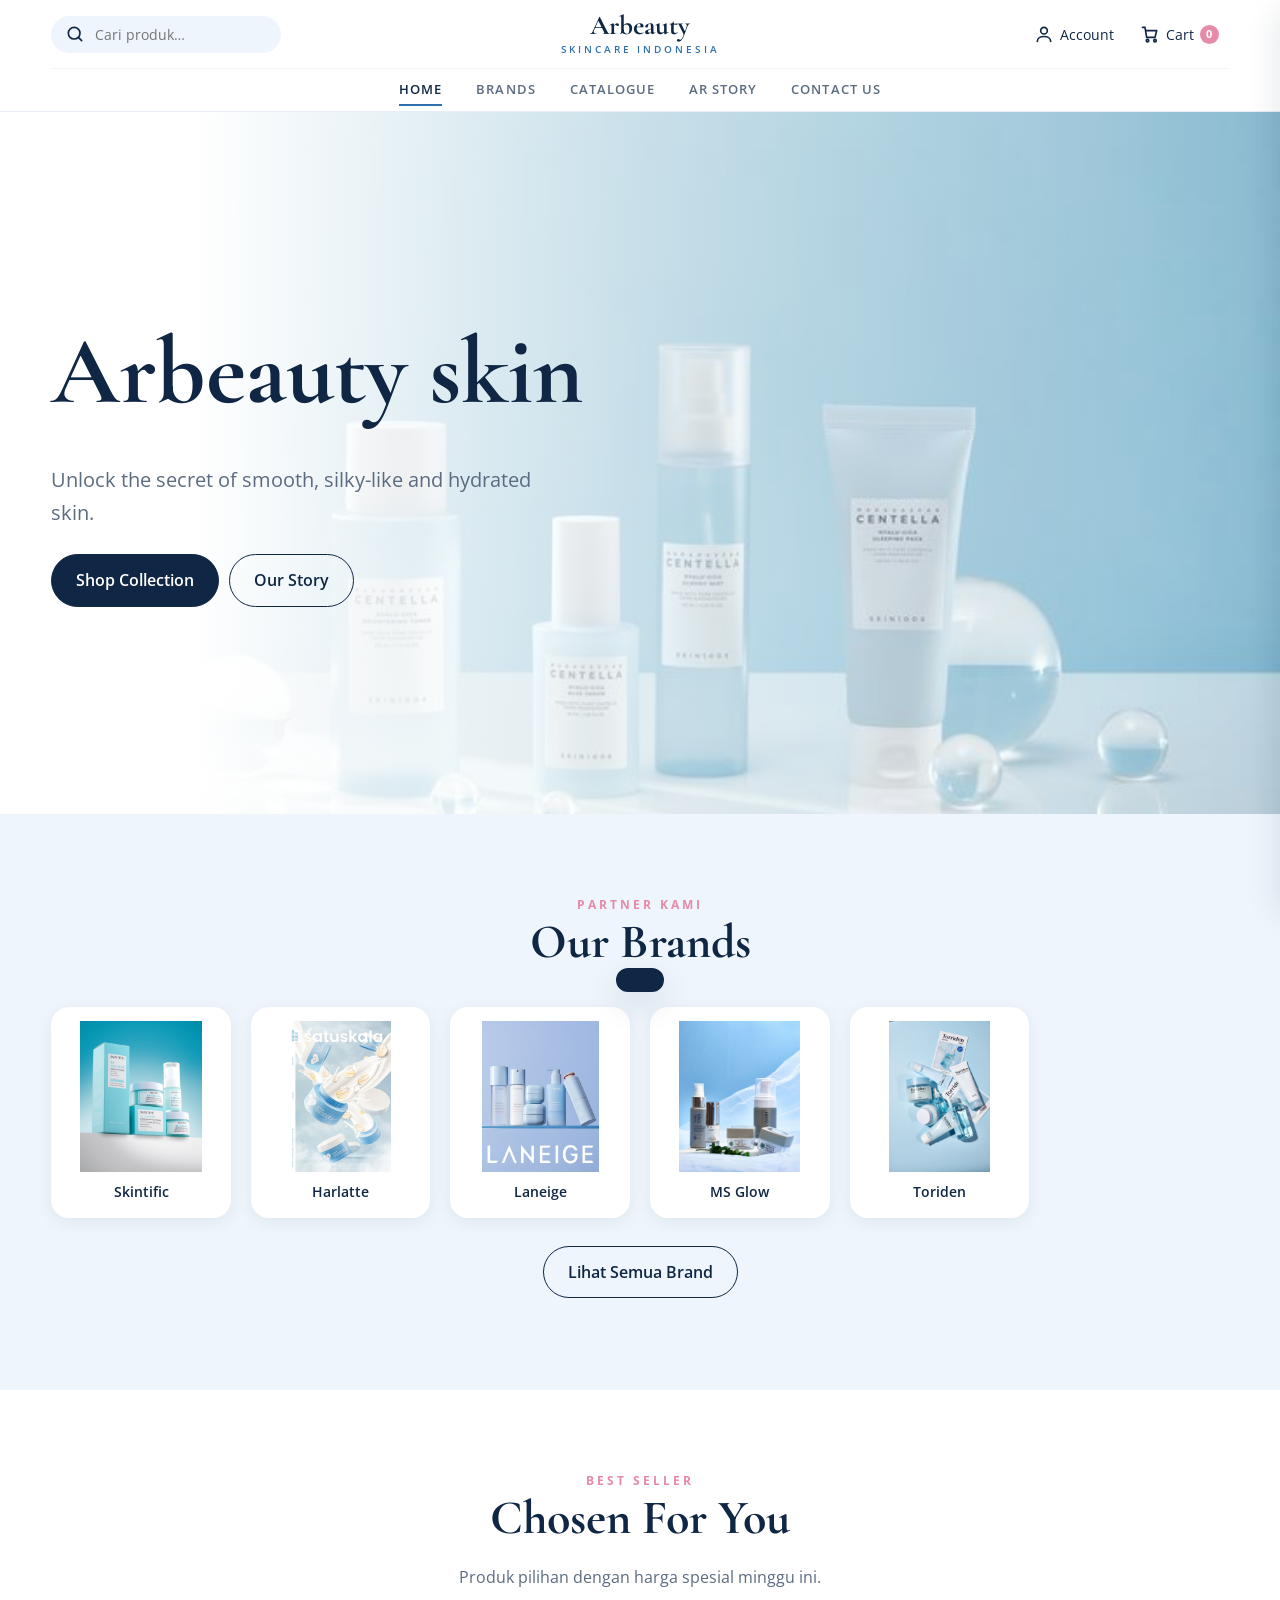
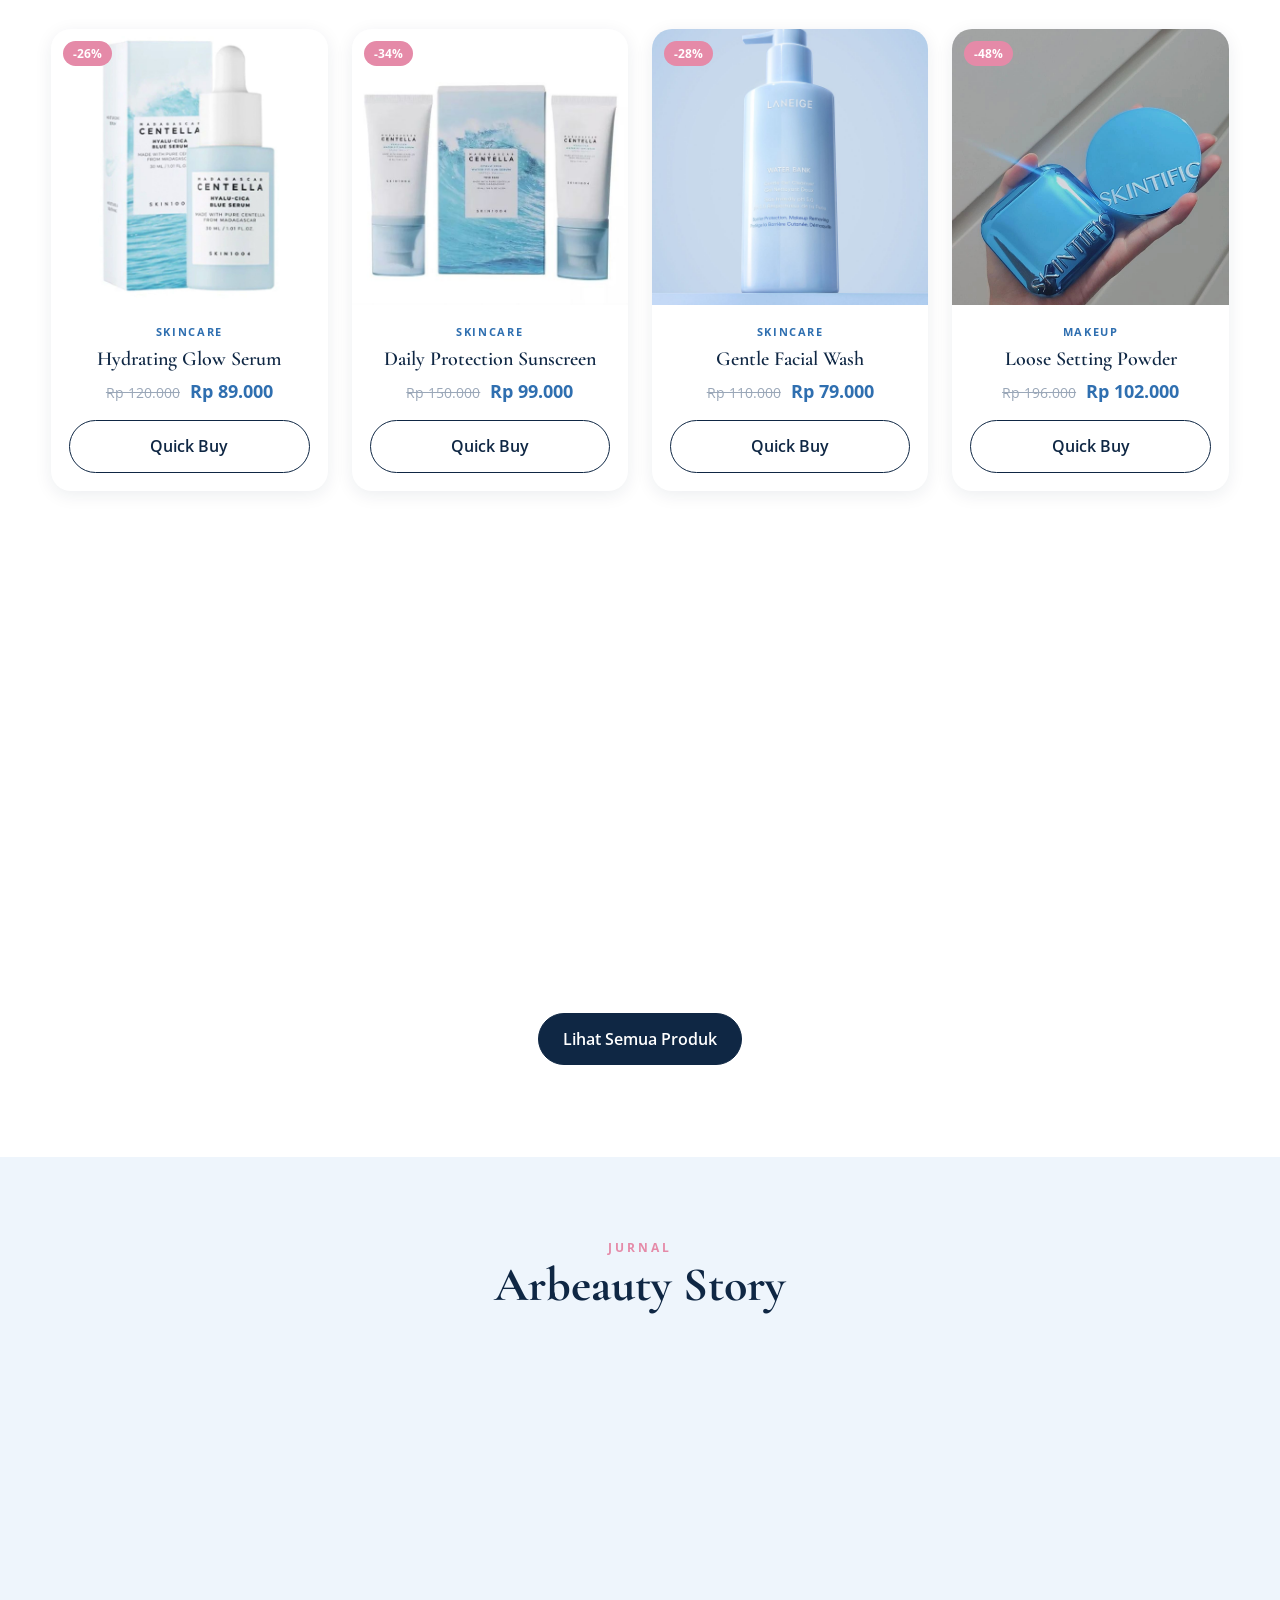
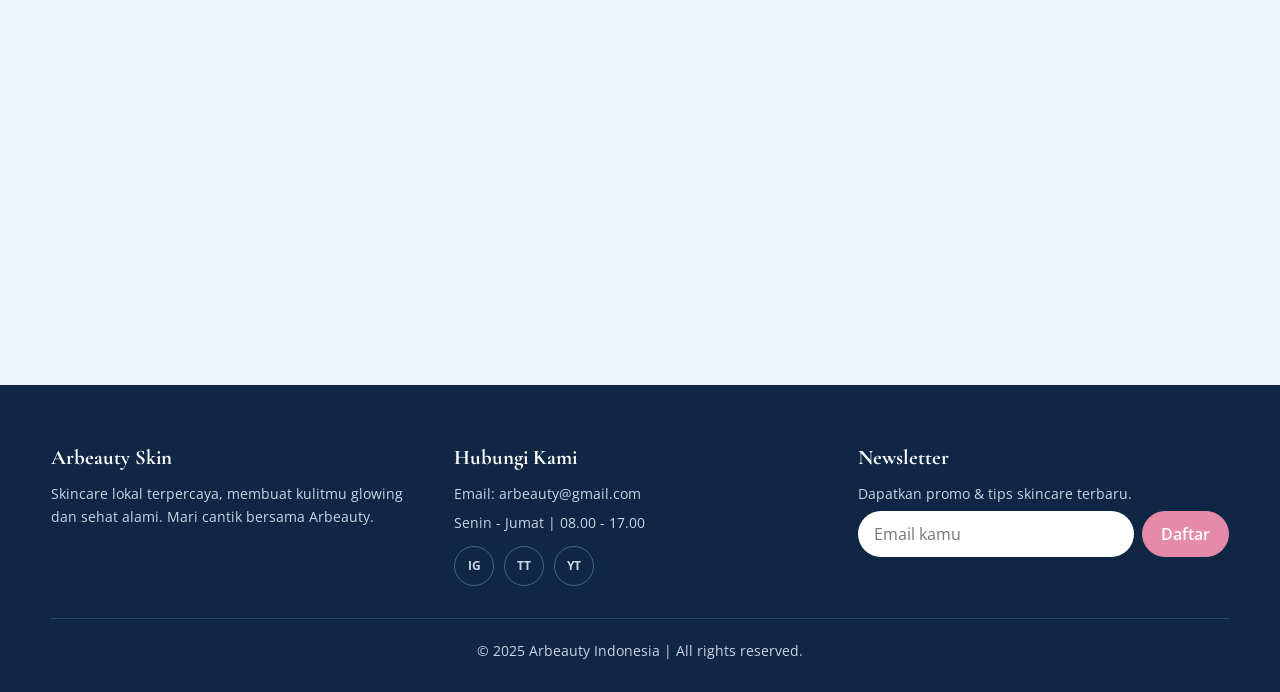
==== index.html @ eb25f976 "Add files via upload" ====
<!DOCTYPE html><html lang="id"><head><meta charset="UTF-8"><meta name="viewport" content="width=device-width,initial-scale=1"><meta name="description" content="Arbeauty Skincare Indonesia - skincare terbaik untuk kulit glowing dan sehat alami."><title>Beranda | Arbeauty Skincare Indonesia</title><link rel="icon" href="data:image/svg+xml,%3Csvg xmlns='http://www.w3.org/2000/svg' viewBox='0 0 100 100'%3E%3Ctext y='.9em' font-size='90'%3E🌸%3C/text%3E%3C/svg%3E"><link rel="preconnect" href="https://fonts.googleapis.com"><link rel="preconnect" href="https://fonts.gstatic.com" crossorigin><link href="https://fonts.googleapis.com/css2?family=Cormorant+Garamond:wght@500;700&family=Open+Sans:wght@400;600;700&display=swap" rel="stylesheet"><link rel="stylesheet" href="style.css"></head><body data-page="home"><main><section class="hero"><div class="wrap"><h1>Arbeauty skin</h1><p>Unlock the secret of smooth, silky-like and hydrated skin.</p><a class="btn" href="catalog.html">Shop Collection</a><a class="btn o" href="story.html">Our Story</a></div></section>
<section class="sec alt"><div class="wrap"><div class="ph"><small>PARTNER KAMI</small><h2>Our Brands</h2></div><div class="bg" id="bgrid" data-n="5"></div><p style="text-align:center;margin-top:28px"><a class="btn o" href="brands.html">Lihat Semua Brand</a></p></div></section>
<section class="sec"><div class="wrap"><div class="ph"><small>BEST SELLER</small><h2>Chosen For You</h2><p>Produk pilihan dengan harga spesial minggu ini.</p></div><div class="grid" id="grid"></div><p style="text-align:center;margin-top:36px"><a class="btn" href="catalog.html">Lihat Semua Produk</a></p></div></section>
<section class="sec alt"><div class="wrap"><div class="ph"><small>JURNAL</small><h2>Arbeauty Story</h2></div><div class="sg" id="sgrid" data-n="2"></div></div></section></main><script src="app.js"></script></body></html>
---- style.css ----
:root{--ink:#0f2744;--mut:#5b6b80;--ac:#2f6fb0;--pk:#e58aa8;--soft:#eef5fc;--sh:0 12px 32px rgba(15,39,68,.12)}
*{box-sizing:border-box}html{scroll-behavior:smooth}
body{margin:0;font:16px/1.65 'Open Sans',system-ui,sans-serif;color:var(--ink);background:#fff}
img{max-width:100%;display:block}a{color:inherit;text-decoration:none}button{font:inherit;cursor:pointer}
h1,h2,h3{font-family:'Cormorant Garamond',Georgia,serif;line-height:1.1;margin:0 0 .4em}
.wrap{width:min(1180px,92%);margin:auto}.ic{width:20px;height:20px;flex:none}
.btn{display:inline-flex;align-items:center;justify-content:center;gap:.5rem;padding:.75rem 1.5rem;border-radius:99px;border:1.5px solid var(--ink);background:var(--ink);color:#fff;font-weight:600;transition:.25s}
.btn:hover{background:var(--ac);border-color:var(--ac);transform:translateY(-2px)}
.btn.o{background:transparent;color:var(--ink)}.btn.o:hover{background:var(--ink);color:#fff}
.hd{position:sticky;top:0;z-index:50;background:rgba(255,255,255,.94);backdrop-filter:blur(10px);border-bottom:1px solid #e6edf5}
.top{display:grid;grid-template-columns:1fr auto 1fr;align-items:center;padding:12px 0}
.sf{display:flex;align-items:center;gap:8px;background:var(--soft);border-radius:99px;padding:6px 14px;width:min(230px,100%)}
.sf input{border:0;background:none;outline:0;width:100%;font:inherit;font-size:14px}
.logo{font:700 1.7rem 'Cormorant Garamond',serif;text-align:center;line-height:1}
.logo small{display:block;font:600 .6rem 'Open Sans';letter-spacing:.3em;color:var(--ac);margin-top:4px}
.act{display:flex;justify-content:flex-end;gap:6px}
.ib{display:flex;align-items:center;gap:6px;background:none;border:0;padding:8px 10px;border-radius:99px;color:var(--ink);font-size:14px;position:relative}
.ib:hover{background:var(--soft)}.ib b{background:var(--pk);color:#fff;font-size:11px;min-width:19px;height:19px;border-radius:99px;display:grid;place-items:center}
.mm{display:none}
.nv{display:flex;justify-content:center;gap:34px;padding:10px 0;border-top:1px solid #f0f4f9}
.nv a{font-size:13px;font-weight:600;letter-spacing:.08em;text-transform:uppercase;color:var(--mut);position:relative}
.nv a::after{content:"";position:absolute;left:0;bottom:-5px;height:2px;width:0;background:var(--ac);transition:.3s}
.nv a:hover,.nv a.on{color:var(--ink)}.nv a:hover::after,.nv a.on::after{width:100%}
.hero{min-height:78vh;display:flex;align-items:center;background:linear-gradient(90deg,#fff 15%,rgba(255,255,255,.55) 50%,transparent),url(COVER3.jpg) center/cover}
.hero h1{font-size:clamp(3rem,8vw,6rem);font-weight:700}.hero p{font-size:1.25rem;color:var(--mut);max-width:480px;margin:0 0 1.6rem}
.hero .btn+.btn{margin-left:10px}
.sec{padding:76px 0}.sec.alt{background:var(--soft)}.ph{text-align:center;margin-bottom:38px}
.ph h2{font-size:clamp(2rem,4vw,3rem)}.ph p{color:var(--mut);margin:0}.ph small{letter-spacing:.25em;color:var(--pk);font-weight:700;font-size:12px}
.pg{padding:60px 0 20px;text-align:center;background:var(--soft)}.pg h1{font-size:clamp(2.4rem,5vw,3.6rem)}
.grid{display:grid;grid-template-columns:repeat(auto-fill,minmax(235px,1fr));gap:24px}
.card{background:#fff;border-radius:20px;overflow:hidden;box-shadow:0 4px 18px rgba(15,39,68,.08);transition:.35s;display:flex;flex-direction:column}
.card:hover{transform:translateY(-6px);box-shadow:var(--sh)}
.im{position:relative;border:0;padding:0;background:var(--soft);aspect-ratio:1;overflow:hidden}
.im img{width:100%;height:100%;object-fit:cover;transition:.5s}.card:hover .im img{transform:scale(1.06)}
.bd{position:absolute;top:12px;left:12px;background:var(--pk);color:#fff;font-size:12px;font-weight:700;padding:3px 10px;border-radius:99px}
.cb{padding:18px;text-align:center;display:flex;flex-direction:column;gap:6px;flex:1}
.cb small{color:var(--ac);font-weight:700;letter-spacing:.15em;text-transform:uppercase;font-size:11px}
.cb h3{font:600 1.25rem 'Cormorant Garamond',serif;margin:0}.pr{display:flex;justify-content:center;gap:10px;align-items:baseline;margin-bottom:8px}
.pr del{color:#9aa7b8;font-size:14px}.pr b{font-size:1.1rem;color:var(--ac)}.cb .btn{margin-top:auto}
.bg{display:grid;grid-template-columns:repeat(auto-fill,minmax(170px,1fr));gap:20px}
.bc{background:#fff;border-radius:18px;padding:14px;text-align:center;box-shadow:0 4px 16px rgba(15,39,68,.07);transition:.3s;font-weight:600;font-size:14px}
.bc:hover{transform:translateY(-5px);box-shadow:var(--sh)}.bc img{width:100%;aspect-ratio:1;object-fit:contain;border-radius:12px;margin-bottom:8px}
.sg{display:grid;grid-template-columns:repeat(auto-fit,minmax(300px,1fr));gap:28px}
.sc img{width:100%;aspect-ratio:16/10;object-fit:cover}.sc .cb{text-align:left;padding:24px}.sc p{color:var(--mut);margin:0 0 10px}
.bar{display:flex;flex-wrap:wrap;gap:12px;justify-content:space-between;align-items:center;margin-bottom:28px}
.chips{display:flex;gap:8px;flex-wrap:wrap}.chip{border:1.5px solid #d5e0ec;background:#fff;border-radius:99px;padding:7px 18px;font-size:14px;font-weight:600;color:var(--mut)}
.chip.on,.chip:hover{background:var(--ink);border-color:var(--ink);color:#fff}
select,.fi{font:inherit;border:1.5px solid #d5e0ec;border-radius:12px;padding:10px 14px;background:#fff;width:100%}.bar select{width:auto}
.fi:focus,select:focus{outline:0;border-color:var(--ac);box-shadow:0 0 0 3px rgba(47,111,176,.15)}.fi.bad{border-color:#d9534f}
.empty{text-align:center;padding:60px 0;color:var(--mut);grid-column:1/-1}
.ct{display:grid;grid-template-columns:1fr 1.3fr;gap:40px;align-items:start}
.info{display:grid;gap:14px}.info div{background:var(--soft);border-radius:16px;padding:18px 22px}.info b{display:block;color:var(--ac)}
.fm{background:#fff;padding:32px;border-radius:22px;box-shadow:var(--sh);display:grid;gap:14px}.fm label{font-weight:600;font-size:14px}.er{color:#d9534f;font-size:13px;min-height:1em}
details{background:#fff;border-radius:14px;padding:16px 22px;margin-bottom:12px;box-shadow:0 3px 12px rgba(15,39,68,.06)}summary{font-weight:600;cursor:pointer}details p{color:var(--mut);margin:10px 0 0}
.ft{background:var(--ink);color:#c9d6e6;padding:60px 0 24px;margin-top:0}.ft h4{color:#fff;font:700 1.3rem 'Cormorant Garamond',serif;margin:0 0 12px}
.fg{display:grid;grid-template-columns:repeat(auto-fit,minmax(220px,1fr));gap:32px;margin-bottom:32px}.ft p{margin:0 0 6px;font-size:14px}
.ft a:hover{color:#fff}.soc{display:flex;gap:10px}.soc a{width:40px;height:40px;border-radius:50%;border:1px solid #4a6485;display:grid;place-items:center;font-size:12px;font-weight:700;transition:.25s}.soc a:hover{background:var(--pk);border-color:var(--pk)}
.nl{display:flex;gap:8px}.nl input{flex:1;min-width:0;border-radius:99px;border:0;padding:10px 16px;font:inherit}.nl .btn{background:var(--pk);border-color:var(--pk);padding:8px 18px}
.cp{border-top:1px solid #2a4468;padding-top:20px;text-align:center;font-size:13px}
.ov{position:fixed;inset:0;background:rgba(15,39,68,.45);opacity:0;pointer-events:none;transition:.3s;z-index:90}.ov.on{opacity:1;pointer-events:auto}
.dr{position:fixed;top:0;right:0;height:100%;width:min(420px,100%);background:#fff;z-index:100;transform:translateX(100%);transition:.35s;display:flex;flex-direction:column;box-shadow:var(--sh)}.dr.on{transform:none}
.dh{display:flex;justify-content:space-between;align-items:center;padding:20px 24px;border-bottom:1px solid #e6edf5}.dh h3{margin:0;font-size:1.6rem}
.db{flex:1;overflow:auto;padding:16px 24px}.df{padding:20px 24px;border-top:1px solid #e6edf5}.tot{display:flex;justify-content:space-between;font-weight:700;font-size:1.1rem;margin-bottom:14px}.df .btn{width:100%}
.ci{display:grid;grid-template-columns:64px 1fr auto;gap:14px;align-items:center;padding:12px 0;border-bottom:1px solid #f0f4f9}
.ci img{width:64px;height:64px;object-fit:cover;border-radius:12px}.ci h5{margin:0;font-size:14px}.ci small{color:var(--ac);font-weight:700}
.qt{display:inline-flex;align-items:center;gap:8px;margin-top:6px}.qt button{width:26px;height:26px;border-radius:50%;border:1px solid #d5e0ec;background:#fff}.qt button:hover{background:var(--ink);color:#fff}
.ib.rm{padding:6px;color:#b4c0d0}.ib.rm:hover{color:#d9534f}
dialog{border:0;border-radius:24px;padding:32px;width:min(460px,92%);box-shadow:var(--sh);position:fixed}dialog::backdrop{background:rgba(15,39,68,.5)}
dialog .x{position:absolute;top:14px;right:14px;background:none;border:0;padding:6px;border-radius:50%}dialog h3{font-size:1.9rem}dialog p{color:var(--mut)}dialog form{display:grid;gap:12px}
dialog .qv{width:100%;aspect-ratio:1;object-fit:cover;border-radius:16px;margin-bottom:14px}
.tz{position:fixed;left:50%;bottom:28px;transform:translate(-50%,120px);background:var(--ink);color:#fff;padding:12px 24px;border-radius:99px;z-index:200;transition:.4s;box-shadow:var(--sh);font-size:14px}.tz.on{transform:translate(-50%,0)}
.rv{opacity:0;transform:translateY(22px);transition:opacity .6s,transform .6s}.rv.in{opacity:1;transform:none}
:focus-visible{outline:3px solid var(--pk);outline-offset:2px}
@media(max-width:820px){.top{grid-template-columns:auto 1fr auto}.sf{display:none}.logo{text-align:left;font-size:1.4rem}.mm{display:flex}.ib span{display:none}
.nv{display:none;flex-direction:column;gap:0;padding:6px 0}.nv.on{display:flex}.nv a{padding:12px 4%}.ct{grid-template-columns:1fr}.hero{background:linear-gradient(180deg,rgba(255,255,255,.88),rgba(255,255,255,.55)),url(COVER3.jpg) center/cover}}
@media(prefers-reduced-motion:reduce){*{transition:none!important;scroll-behavior:auto}.rv{opacity:1;transform:none}}
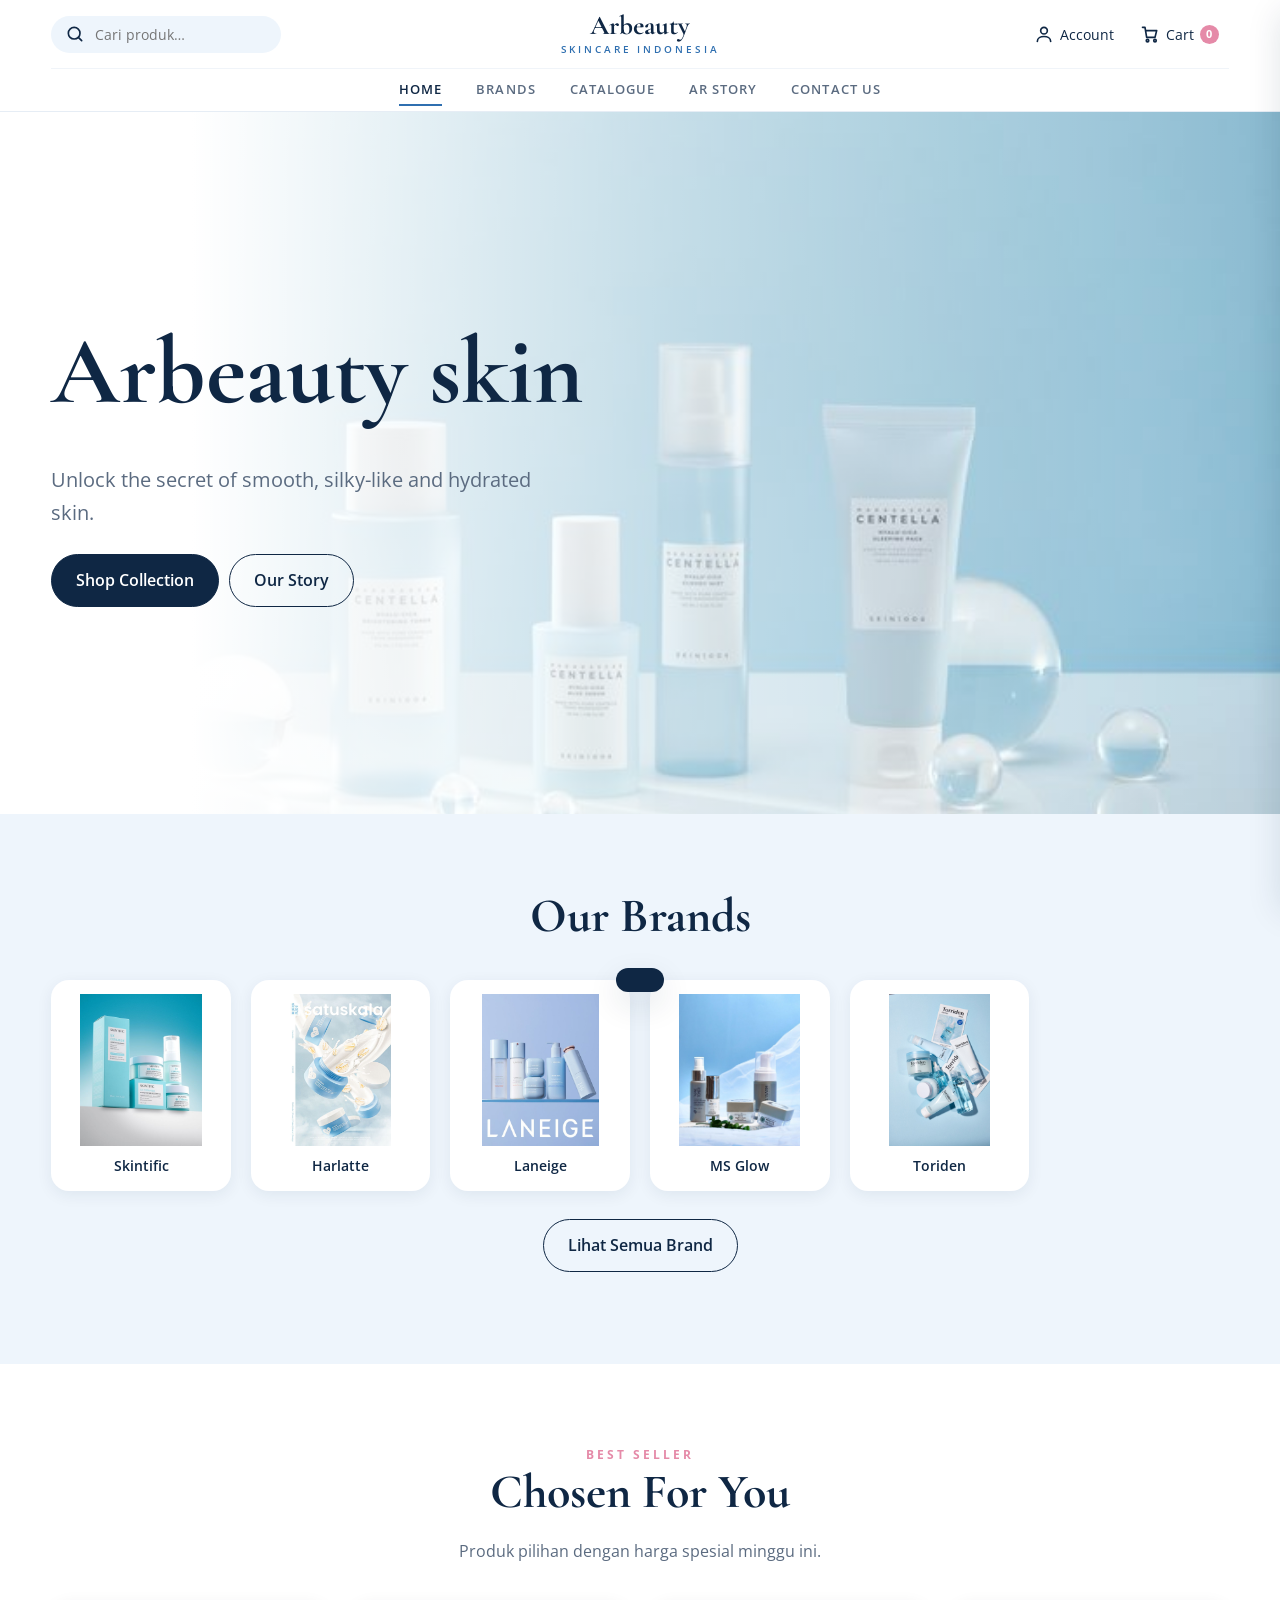
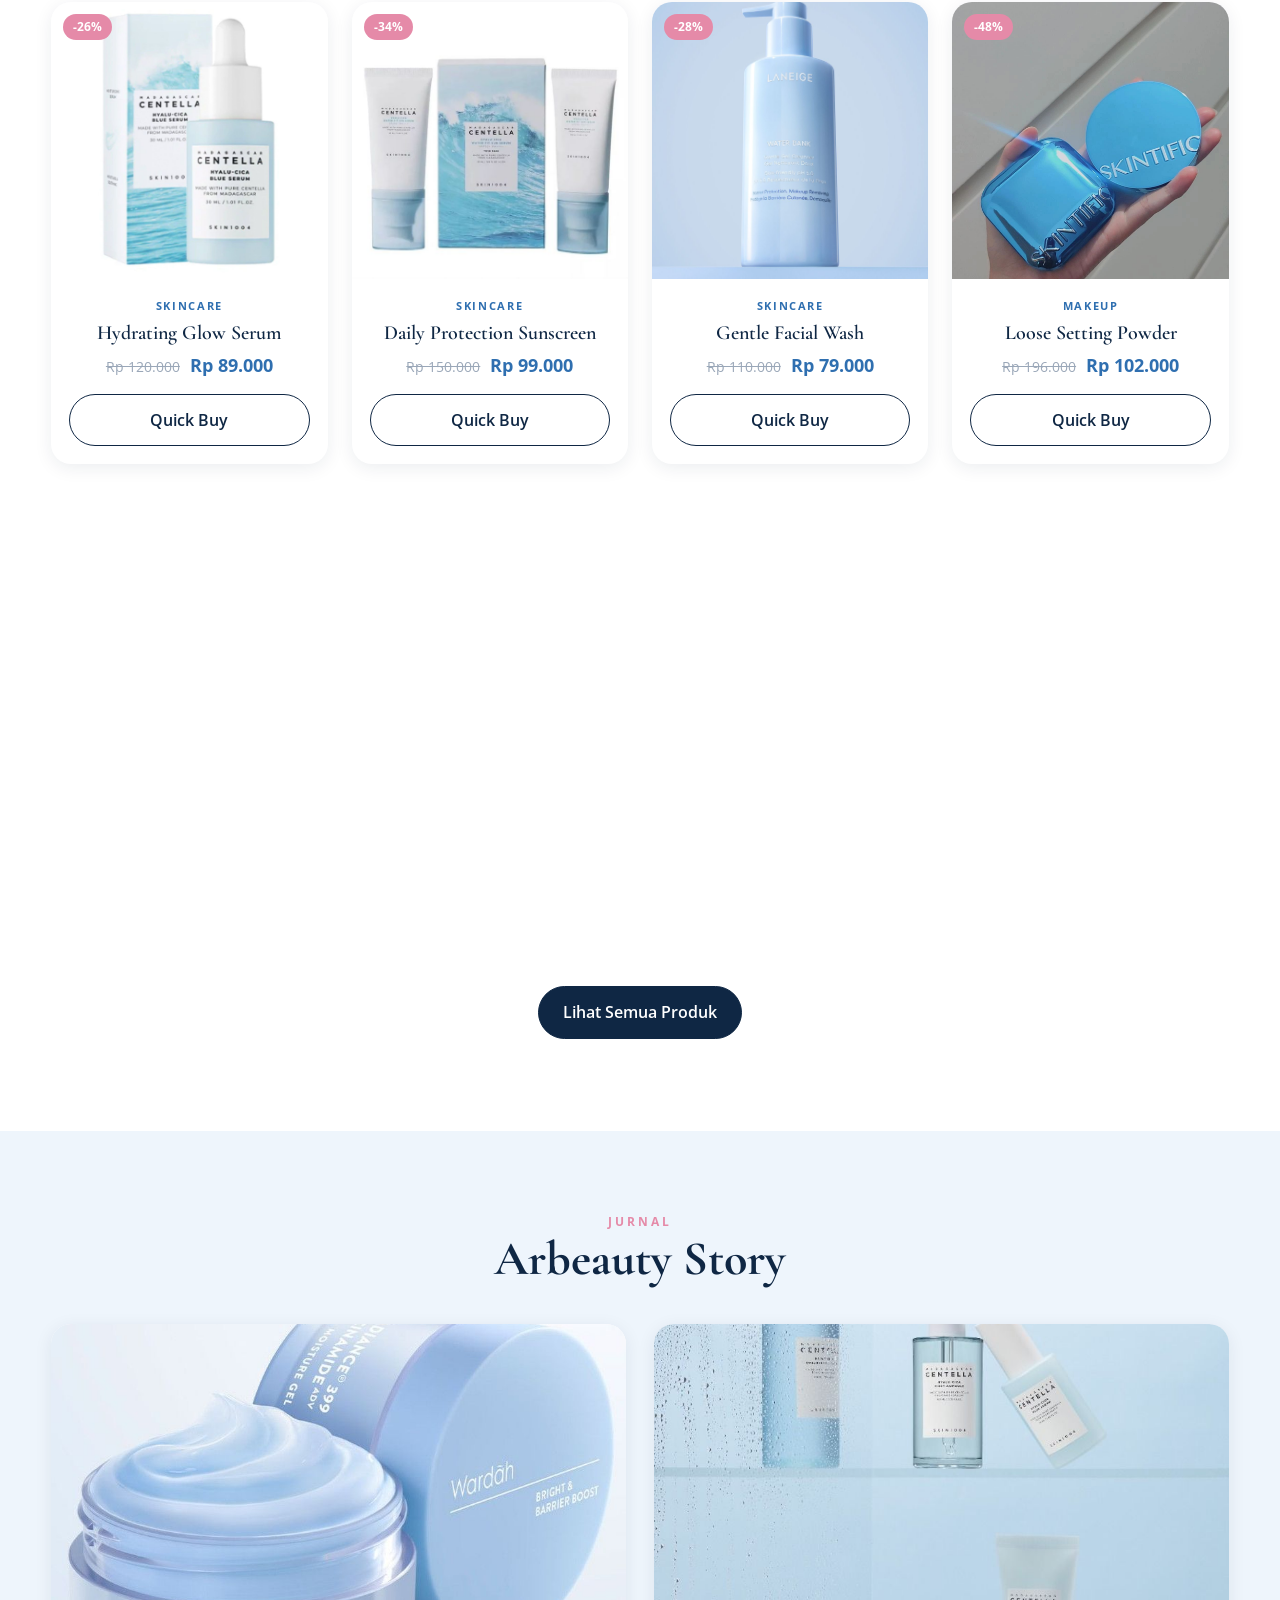
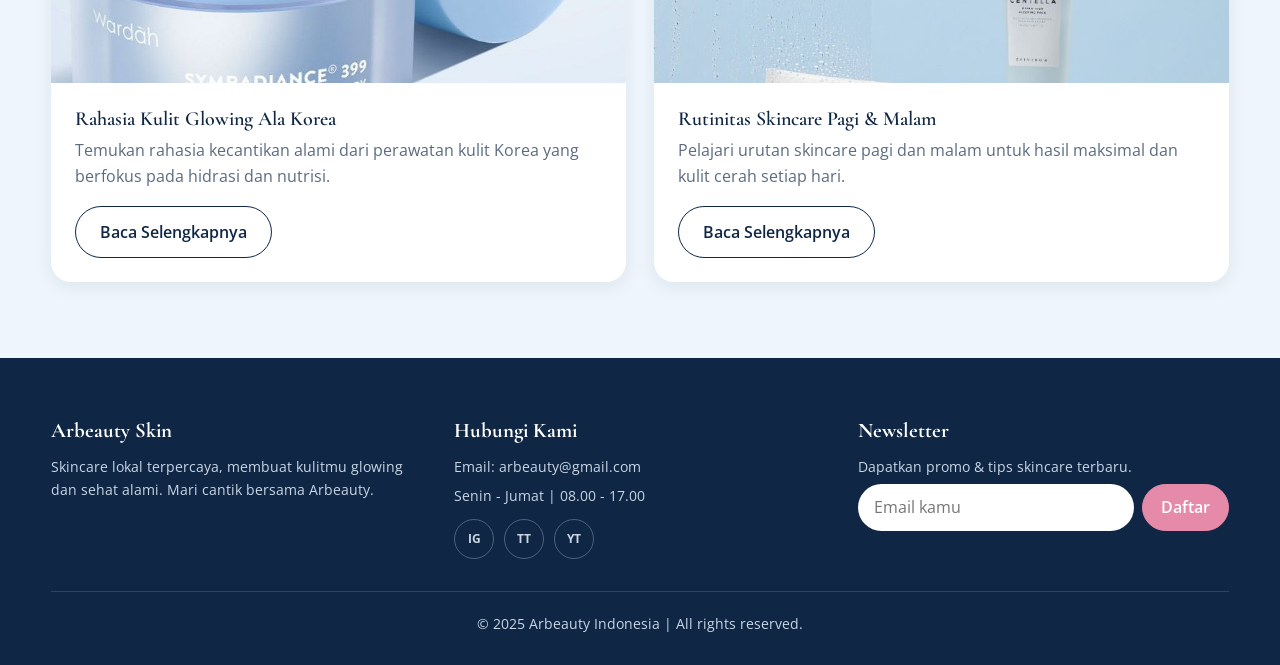
==== commit 98ef2a7c: "Update index.html" ====
--- a/index.html
+++ b/index.html
@@ -1,4 +1,4 @@
 <!DOCTYPE html><html lang="id"><head><meta charset="UTF-8"><meta name="viewport" content="width=device-width,initial-scale=1"><meta name="description" content="Arbeauty Skincare Indonesia - skincare terbaik untuk kulit glowing dan sehat alami."><title>Beranda | Arbeauty Skincare Indonesia</title><link rel="icon" href="data:image/svg+xml,%3Csvg xmlns='http://www.w3.org/2000/svg' viewBox='0 0 100 100'%3E%3Ctext y='.9em' font-size='90'%3E🌸%3C/text%3E%3C/svg%3E"><link rel="preconnect" href="https://fonts.googleapis.com"><link rel="preconnect" href="https://fonts.gstatic.com" crossorigin><link href="https://fonts.googleapis.com/css2?family=Cormorant+Garamond:wght@500;700&family=Open+Sans:wght@400;600;700&display=swap" rel="stylesheet"><link rel="stylesheet" href="style.css"></head><body data-page="home"><main><section class="hero"><div class="wrap"><h1>Arbeauty skin</h1><p>Unlock the secret of smooth, silky-like and hydrated skin.</p><a class="btn" href="catalog.html">Shop Collection</a><a class="btn o" href="story.html">Our Story</a></div></section>
-<section class="sec alt"><div class="wrap"><div class="ph"><small>PARTNER KAMI</small><h2>Our Brands</h2></div><div class="bg" id="bgrid" data-n="5"></div><p style="text-align:center;margin-top:28px"><a class="btn o" href="brands.html">Lihat Semua Brand</a></p></div></section>
+<section class="sec alt"><div class="wrap"><div class="ph"><small></small><h2>Our Brands</h2></div><div class="bg" id="bgrid" data-n="5"></div><p style="text-align:center;margin-top:28px"><a class="btn o" href="brands.html">Lihat Semua Brand</a></p></div></section>
 <section class="sec"><div class="wrap"><div class="ph"><small>BEST SELLER</small><h2>Chosen For You</h2><p>Produk pilihan dengan harga spesial minggu ini.</p></div><div class="grid" id="grid"></div><p style="text-align:center;margin-top:36px"><a class="btn" href="catalog.html">Lihat Semua Produk</a></p></div></section>
-<section class="sec alt"><div class="wrap"><div class="ph"><small>JURNAL</small><h2>Arbeauty Story</h2></div><div class="sg" id="sgrid" data-n="2"></div></div></section></main><script src="app.js"></script></body></html>+<section class="sec alt"><div class="wrap"><div class="ph"><small>JURNAL</small><h2>Arbeauty Story</h2></div><div class="sg" id="sgrid" data-n="2"></div></div></section></main><script src="app.js"></script></body></html>
